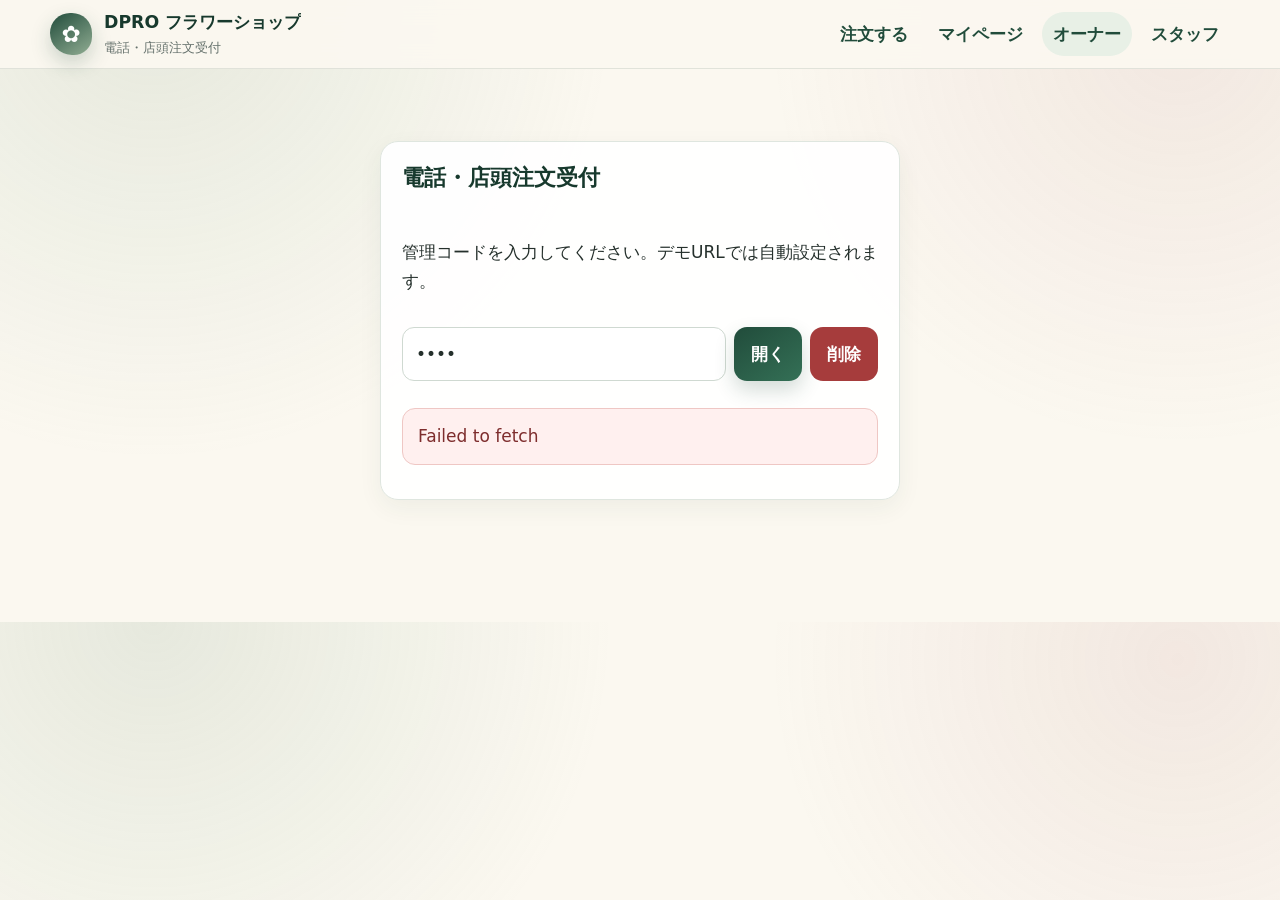
==== counter.html @ d2417914 "Add files via upload" ====
<!doctype html>
<html lang="ja">
<head>
  <meta charset="utf-8">
  <meta name="viewport" content="width=device-width,initial-scale=1,viewport-fit=cover">
  <meta name="theme-color" content="#214c3b">
  <title>電話・店頭注文｜DPRO フラワーショップ</title>
  <link rel="stylesheet" href="common.css?v=FLOWER-15">
</head>
<body>
  <header class="topbar">
    <div class="topbar-inner">
      <div class="brand">
        <div class="brand-mark">✿</div>
        <div>
          <div class="brand-title">DPRO フラワーショップ</div>
          <div class="brand-subtitle">電話・店頭注文受付</div>
        </div>
      </div>
      <nav class="topnav" id="topnav"></nav>
    </div>
  </header>

  <main class="page-shell">
    <section id="adminLock" class="card admin-lock">
      <h2>電話・店頭注文受付</h2>
      <p>管理コードを入力してください。デモURLでは自動設定されます。</p>
      <div class="code-row">
        <input id="adminCode" type="password" inputmode="numeric" placeholder="管理コード">
        <button id="loginButton" class="btn btn-primary">開く</button>
        <button id="clearCodeButton" class="btn btn-danger">削除</button>
      </div>
      <div id="loginAlert" class="hidden"></div>
    </section>

    <section id="counterApp" class="hidden">
      <section class="hero">
        <div class="eyebrow">PHONE / COUNTER ORDER</div>
        <h1>電話・店頭のご注文も、同じ顧客台帳へ。</h1>
        <p>既存顧客を電話番号・氏名・顧客番号から検索し、そのまま注文を登録できます。</p>
        <div class="hero-actions">
          <a class="btn btn-ghost" href="owner.html?demo=1">オーナー管理へ戻る</a>
        </div>
      </section>

      <div id="pageAlert" class="hidden"></div>

      <div class="counter-layout">
        <aside class="counter-sidebar">
          <section class="card">
            <h2>既存顧客検索</h2>
            <div class="field">
              <label for="customerSearch">氏名・電話番号・顧客番号・会社名</label>
              <input id="customerSearch" placeholder="例：09012345678">
            </div>
            <div class="actions">
              <button id="customerSearchButton" class="btn btn-primary">検索</button>
              <button id="newCustomerButton" class="btn btn-secondary">新規顧客</button>
            </div>
            <div id="customerSearchAlert" class="hidden"></div>
            <div id="customerSearchResults" class="customer-search-results"></div>
            <div id="selectedCustomer" class="selected-customer"></div>
          </section>

          <section class="card" style="margin-top:18px">
            <h2>注文内容</h2>
            <div id="counterSummary" class="summary-list"></div>
          </section>
        </aside>

        <section>
          <form id="counterOrderForm" novalidate>
            <article class="card">
              <h2>1. 受付方法・お客様</h2>
              <div class="form-grid">
                <div class="field">
                  <label class="required" for="sourceType">受付方法</label>
                  <select id="sourceType" required>
                    <option value="phone">電話注文</option>
                    <option value="counter">店頭注文</option>
                  </select>
                </div>
                <div class="field">
                  <label for="selectedCustomerNumber">顧客番号</label>
                  <input id="selectedCustomerNumber" readonly placeholder="新規登録">
                </div>
                <div class="field">
                  <label class="required" for="customerName">お名前</label>
                  <input id="customerName" autocomplete="name" required>
                </div>
                <div class="field">
                  <label class="required" for="customerPhone">電話番号</label>
                  <input id="customerPhone" inputmode="tel" autocomplete="tel" required>
                </div>
                <div class="field">
                  <label for="customerEmail">メールアドレス</label>
                  <input id="customerEmail" type="email" autocomplete="email">
                </div>
                <div class="field">
                  <label for="customerCompany">会社名</label>
                  <input id="customerCompany" autocomplete="organization">
                </div>
              </div>
            </article>

            <article class="card" style="margin-top:18px">
              <div class="order-item-head">
                <h2 style="margin:0">2. 商品</h2>
                <button id="addItemButton" type="button" class="btn btn-secondary btn-small">商品を追加</button>
              </div>
              <div id="orderItems" class="order-item-list">
                <div class="loading">商品を読み込んでいます…</div>
              </div>
            </article>

            <article class="card" style="margin-top:18px">
              <h2>3. 用途・受取日時</h2>
              <div class="form-grid">
                <div class="field">
                  <label class="required" for="usageType">用途</label>
                  <select id="usageType" required>
                    <option value="">選択してください</option>
                    <option value="birthday">誕生日</option>
                    <option value="wedding_anniversary">結婚記念日</option>
                    <option value="mother_day">母の日</option>
                    <option value="father_day">父の日</option>
                    <option value="farewell">送別・退職</option>
                    <option value="entrance_graduation">入学・卒業</option>
                    <option value="opening">開店・開業祝い</option>
                    <option value="anniversary">周年祝い</option>
                    <option value="recital_event">発表会・公演</option>
                    <option value="get_well">お見舞い</option>
                    <option value="memorial">お供え・法事</option>
                    <option value="funeral">葬儀・供花</option>
                    <option value="home_use">自宅用</option>
                    <option value="business">法人・ビジネス</option>
                    <option value="other">その他</option>
                  </select>
                </div>
                <div class="field">
                  <label class="required" for="fulfillmentType">受取方法</label>
                  <select id="fulfillmentType" required>
                    <option value="pickup">店頭受取</option>
                    <option value="delivery">店舗配達</option>
                    <option value="shipping_consultation">配送相談</option>
                  </select>
                </div>
                <div class="field" id="dateField">
                  <label class="required" for="requestedDate">希望日</label>
                  <input id="requestedDate" type="date" required>
                </div>
                <div class="field full" id="slotField">
                  <label>希望時間</label>
                  <div id="slotGrid" class="slot-grid">
                    <span class="help">日付を選択してください。</span>
                  </div>
                  <input id="requestedAt" type="hidden">
                </div>
              </div>
            </article>

            <article id="recipientCard" class="card hidden" style="margin-top:18px">
              <h2>4. お届け先</h2>
              <div class="form-grid">
                <div class="field full">
                  <label for="savedAddress">登録済み届け先</label>
                  <select id="savedAddress">
                    <option value="">使用しない・直接入力</option>
                  </select>
                </div>
                <div class="field">
                  <label class="required" for="recipientName">受取人・会社名</label>
                  <input id="recipientName">
                </div>
                <div class="field">
                  <label class="required" for="recipientPhone">受取人電話番号</label>
                  <input id="recipientPhone" inputmode="tel">
                </div>
                <div class="field">
                  <label for="recipientPostalCode">郵便番号</label>
                  <input id="recipientPostalCode" inputmode="numeric">
                </div>
                <div class="field">
                  <label class="required" for="deliveryArea">配達エリア</label>
                  <select id="deliveryArea">
                    <option value="">選択してください</option>
                  </select>
                </div>
                <div class="field">
                  <label for="recipientPrefecture">都道府県</label>
                  <input id="recipientPrefecture" value="福岡県">
                </div>
                <div class="field">
                  <label for="recipientCity">市区町村</label>
                  <input id="recipientCity">
                </div>
                <div class="field full">
                  <label class="required" for="recipientAddress1">番地・建物名</label>
                  <input id="recipientAddress1">
                </div>
                <div class="field">
                  <label for="facilityName">会社・施設名</label>
                  <input id="facilityName">
                </div>
                <div class="field">
                  <label for="venueName">会場名</label>
                  <input id="venueName">
                </div>
                <div class="field full">
                  <label for="deliveryNote">配達時の注意</label>
                  <textarea id="deliveryNote" placeholder="例：到着前に電話、正面入口横へ設置"></textarea>
                </div>
              </div>
            </article>

            <article class="card" style="margin-top:18px">
              <h2>5. メッセージ・備考</h2>
              <div class="form-grid">
                <div class="field full">
                  <label for="messageText">メッセージカード</label>
                  <textarea id="messageText"></textarea>
                </div>
                <div class="field">
                  <label for="senderName">カードのお名前</label>
                  <input id="senderName">
                </div>
                <div class="field full">
                  <label for="customerNote">お客様のご希望</label>
                  <textarea id="customerNote"></textarea>
                </div>
                <div class="field full">
                  <label for="internalNote">店舗内メモ</label>
                  <textarea id="internalNote" placeholder="お客様には表示しない内部メモ"></textarea>
                </div>
              </div>
            </article>

            <article class="card" style="margin-top:18px">
              <div id="formAlert" class="hidden"></div>
              <div class="actions">
                <button id="submitButton" type="submit" class="btn btn-primary">この内容で注文を登録</button>
              </div>
            </article>
          </form>
        </section>
      </div>

      <footer class="footer">
        <div>DPRO フラワーショップ 電話・店頭注文</div>
        <div id="appVersion"></div>
      </footer>
    </section>
  </main>

  <nav class="mobile-bottom-nav" id="mobileNav"></nav>
  <script src="config.js?v=FLOWER-15"></script>
  <script src="common.js?v=FLOWER-15"></script>
  <script src="counter-v15.js"></script>
</body>
</html>
---- common.css ----
:root {
  --ivory: #fbf8f0;
  --paper: #ffffff;
  --forest: #214c3b;
  --forest-2: #17392d;
  --sage: #91ad93;
  --sage-pale: #e8f0e6;
  --rose: #b97878;
  --rose-pale: #f7e8e6;
  --gold: #b28a49;
  --ink: #25302c;
  --muted: #65716c;
  --line: #dfe6df;
  --danger: #a63c3c;
  --warning: #9a641b;
  --success: #2e704f;
  --shadow: 0 12px 34px rgba(30, 63, 48, .10);
  --radius: 18px;
  --radius-sm: 12px;
}

* { box-sizing: border-box; }

html {
  font-size: 17px;
  scroll-behavior: smooth;
}

body {
  margin: 0;
  color: var(--ink);
  background:
    radial-gradient(circle at 12% 0%, rgba(145,173,147,.20), transparent 27rem),
    radial-gradient(circle at 92% 6%, rgba(185,120,120,.13), transparent 24rem),
    var(--ivory);
  font-family: system-ui, -apple-system, BlinkMacSystemFont, "Segoe UI",
    "Hiragino Kaku Gothic ProN", "Yu Gothic", Meiryo, sans-serif;
  line-height: 1.68;
}

button, input, select, textarea {
  font: inherit;
}

button, a {
  -webkit-tap-highlight-color: transparent;
}

a { color: var(--forest); }

.page-shell {
  width: min(1180px, calc(100% - 28px));
  margin: 0 auto;
  padding: 22px 0 72px;
}

.topbar {
  position: sticky;
  top: 0;
  z-index: 50;
  border-bottom: 1px solid rgba(33,76,59,.12);
  background: rgba(251,248,240,.93);
  backdrop-filter: blur(14px);
}

.topbar-inner {
  width: min(1180px, calc(100% - 28px));
  min-height: 68px;
  margin: 0 auto;
  display: flex;
  align-items: center;
  gap: 16px;
  justify-content: space-between;
}

.brand {
  display: flex;
  align-items: center;
  gap: 12px;
  min-width: 0;
}

.brand-mark {
  width: 42px;
  height: 42px;
  border-radius: 50% 50% 45% 55%;
  display: grid;
  place-items: center;
  color: white;
  background: linear-gradient(145deg, var(--forest), var(--sage));
  box-shadow: 0 8px 20px rgba(33,76,59,.22);
  font-size: 1.35rem;
}

.brand-title {
  margin: 0;
  font-size: 1.02rem;
  font-weight: 800;
  color: var(--forest-2);
  white-space: nowrap;
  overflow: hidden;
  text-overflow: ellipsis;
}

.brand-subtitle {
  color: var(--muted);
  font-size: .78rem;
}

.topnav {
  display: flex;
  gap: 8px;
  flex-wrap: wrap;
  justify-content: flex-end;
}

.topnav a {
  color: var(--forest);
  text-decoration: none;
  font-weight: 750;
  padding: 8px 11px;
  border-radius: 999px;
}

.topnav a:hover,
.topnav a.active {
  background: var(--sage-pale);
}

.hero {
  margin: 24px 0 20px;
  padding: clamp(24px, 5vw, 52px);
  border-radius: 28px;
  overflow: hidden;
  position: relative;
  color: white;
  background:
    linear-gradient(118deg, rgba(22,57,44,.96), rgba(55,100,75,.90)),
    radial-gradient(circle at 85% 16%, rgba(255,255,255,.2), transparent 16rem);
  box-shadow: var(--shadow);
}

.hero::after {
  content: "✿";
  position: absolute;
  right: clamp(14px, 4vw, 52px);
  bottom: -34px;
  font-size: clamp(8rem, 24vw, 17rem);
  color: rgba(255,255,255,.075);
  line-height: 1;
}

.hero > * { position: relative; z-index: 1; }

.eyebrow {
  display: inline-flex;
  align-items: center;
  gap: 8px;
  margin-bottom: 9px;
  font-weight: 800;
  letter-spacing: .06em;
  font-size: .78rem;
  color: #dfeee2;
}

.hero h1 {
  margin: 0;
  max-width: 800px;
  font-size: clamp(1.75rem, 5vw, 3rem);
  line-height: 1.28;
}

.hero p {
  max-width: 760px;
  margin: 13px 0 0;
  color: rgba(255,255,255,.88);
}

.hero-actions, .actions {
  display: flex;
  gap: 10px;
  flex-wrap: wrap;
  margin-top: 22px;
}

.grid {
  display: grid;
  gap: 18px;
}

.grid-2 { grid-template-columns: repeat(2, minmax(0, 1fr)); }
.grid-3 { grid-template-columns: repeat(3, minmax(0, 1fr)); }
.grid-4 { grid-template-columns: repeat(4, minmax(0, 1fr)); }

.card {
  background: rgba(255,255,255,.94);
  border: 1px solid var(--line);
  border-radius: var(--radius);
  box-shadow: 0 8px 24px rgba(38,68,54,.06);
  padding: 21px;
}

.card h2, .card h3 {
  color: var(--forest-2);
  line-height: 1.4;
}

.card h2 { font-size: 1.28rem; margin: 0 0 14px; }
.card h3 { font-size: 1.05rem; margin: 0 0 9px; }

.section-title {
  margin: 32px 0 14px;
  color: var(--forest-2);
  font-size: 1.45rem;
  line-height: 1.4;
}

.section-note {
  margin: -7px 0 16px;
  color: var(--muted);
}

.btn {
  appearance: none;
  border: 0;
  border-radius: 13px;
  padding: 12px 17px;
  min-height: 48px;
  cursor: pointer;
  font-weight: 800;
  text-decoration: none;
  display: inline-flex;
  align-items: center;
  justify-content: center;
  gap: 8px;
  transition: transform .15s ease, opacity .15s ease, box-shadow .15s ease;
}

.btn:hover { transform: translateY(-1px); }
.btn:disabled { opacity: .52; cursor: not-allowed; transform: none; }

.btn-primary {
  color: white;
  background: linear-gradient(145deg, var(--forest), #347056);
  box-shadow: 0 9px 20px rgba(33,76,59,.20);
}

.btn-secondary {
  color: var(--forest);
  background: var(--sage-pale);
  border: 1px solid #cfdccd;
}

.btn-rose {
  color: #733d3d;
  background: var(--rose-pale);
  border: 1px solid #edceca;
}

.btn-danger {
  color: white;
  background: var(--danger);
}

.btn-ghost {
  color: var(--forest);
  background: white;
  border: 1px solid var(--line);
}

.btn-small {
  min-height: 38px;
  padding: 7px 12px;
  font-size: .86rem;
}

.form-grid {
  display: grid;
  grid-template-columns: repeat(2, minmax(0, 1fr));
  gap: 15px;
}

.field {
  display: grid;
  gap: 7px;
}

.field.full { grid-column: 1 / -1; }

label {
  font-weight: 800;
  color: var(--forest-2);
  font-size: .91rem;
}

.required::after {
  content: "必須";
  display: inline-block;
  margin-left: 7px;
  color: white;
  background: var(--rose);
  border-radius: 999px;
  padding: 1px 7px;
  font-size: .66rem;
  vertical-align: 2px;
}

input, select, textarea {
  width: 100%;
  border: 1px solid #cfd9d1;
  border-radius: 12px;
  padding: 12px 13px;
  min-height: 48px;
  color: var(--ink);
  background: #fff;
  outline: none;
}

textarea { min-height: 112px; resize: vertical; }

input:focus, select:focus, textarea:focus {
  border-color: var(--sage);
  box-shadow: 0 0 0 4px rgba(145,173,147,.18);
}

.help {
  color: var(--muted);
  font-size: .79rem;
}

.notice, .alert {
  border-radius: 13px;
  padding: 13px 15px;
  margin: 13px 0;
  border: 1px solid;
}

.notice {
  color: #28543e;
  background: #edf7ef;
  border-color: #cee5d4;
}

.alert-error {
  color: #7e2d2d;
  background: #fff0ef;
  border-color: #efc7c4;
}

.alert-warning {
  color: #714b16;
  background: #fff7e8;
  border-color: #ead8b4;
}

.alert-info {
  color: #31596d;
  background: #eef7fb;
  border-color: #c9e0ea;
}

.hidden { display: none !important; }

.product-list {
  display: grid;
  gap: 13px;
}

.product-option {
  display: grid;
  grid-template-columns: auto 1fr auto;
  gap: 13px;
  align-items: center;
  padding: 15px;
  border: 1px solid var(--line);
  border-radius: 15px;
  background: white;
  cursor: pointer;
}

.product-option:has(input:checked) {
  border-color: var(--forest);
  box-shadow: 0 0 0 3px rgba(33,76,59,.10);
  background: #fbfefb;
}

.product-option input {
  width: 22px;
  height: 22px;
  min-height: auto;
  accent-color: var(--forest);
}

.product-name { font-weight: 850; color: var(--forest-2); }
.product-desc { color: var(--muted); font-size: .82rem; }
.price { white-space: nowrap; font-weight: 900; color: var(--forest); }

.slot-grid {
  display: grid;
  grid-template-columns: repeat(auto-fill, minmax(96px, 1fr));
  gap: 9px;
}

.slot {
  min-height: 45px;
  border-radius: 11px;
  border: 1px solid #ced9d0;
  background: white;
  color: var(--forest);
  font-weight: 800;
  cursor: pointer;
}

.slot.selected {
  color: white;
  background: var(--forest);
  border-color: var(--forest);
}

.slot:disabled {
  color: #9da7a1;
  background: #f1f2f1;
  cursor: not-allowed;
}

.summary-list {
  display: grid;
  gap: 9px;
}

.summary-row {
  display: flex;
  justify-content: space-between;
  gap: 18px;
  border-bottom: 1px dashed var(--line);
  padding-bottom: 8px;
}

.summary-row:last-child { border-bottom: 0; }

.stat {
  display: grid;
  gap: 5px;
}

.stat-label { color: var(--muted); font-size: .82rem; }
.stat-value { color: var(--forest-2); font-size: 1.65rem; font-weight: 900; }

.table-wrap {
  overflow-x: auto;
  border: 1px solid var(--line);
  border-radius: 14px;
  background: white;
}

table {
  width: 100%;
  border-collapse: collapse;
  min-width: 760px;
}

th, td {
  padding: 13px 12px;
  text-align: left;
  border-bottom: 1px solid var(--line);
  vertical-align: top;
}

th {
  color: var(--forest-2);
  background: #f3f7f2;
  font-size: .83rem;
  white-space: nowrap;
}

td { font-size: .89rem; }

tr:last-child td { border-bottom: 0; }

.badge {
  display: inline-flex;
  align-items: center;
  border-radius: 999px;
  padding: 4px 9px;
  font-weight: 800;
  font-size: .72rem;
  background: var(--sage-pale);
  color: var(--forest);
  white-space: nowrap;
}

.badge.rose { background: var(--rose-pale); color: #7a4141; }
.badge.gold { background: #fbf1dc; color: #785419; }
.badge.gray { background: #edf0ee; color: #5d6762; }

.toolbar {
  display: flex;
  align-items: end;
  gap: 12px;
  flex-wrap: wrap;
  margin-bottom: 16px;
}

.toolbar .field { min-width: 180px; flex: 1; }
.toolbar .btn { flex: 0 0 auto; }

.admin-lock {
  display: grid;
  gap: 14px;
  max-width: 520px;
  margin: 50px auto;
}

.code-row {
  display: grid;
  grid-template-columns: 1fr auto auto;
  gap: 8px;
}

.order-card {
  display: grid;
  gap: 12px;
}

.order-head {
  display: flex;
  gap: 12px;
  align-items: start;
  justify-content: space-between;
}

.order-number {
  color: var(--forest-2);
  font-size: 1.08rem;
  font-weight: 900;
}

.order-meta {
  color: var(--muted);
  font-size: .82rem;
}

.timeline {
  display: flex;
  align-items: center;
  gap: 0;
  overflow-x: auto;
  padding: 8px 0 4px;
}

.timeline-step {
  min-width: 95px;
  text-align: center;
  color: #87918c;
  font-size: .72rem;
  position: relative;
  padding-top: 24px;
}

.timeline-step::before {
  content: "";
  position: absolute;
  top: 7px;
  left: calc(50% - 6px);
  width: 12px;
  height: 12px;
  border-radius: 50%;
  background: #cbd3ce;
  z-index: 2;
}

.timeline-step::after {
  content: "";
  position: absolute;
  top: 12px;
  left: 50%;
  width: 100%;
  height: 2px;
  background: #d9dfdb;
}

.timeline-step:last-child::after { display: none; }

.timeline-step.done,
.timeline-step.active {
  color: var(--forest);
  font-weight: 800;
}

.timeline-step.done::before,
.timeline-step.active::before {
  background: var(--forest);
}

.timeline-step.done::after { background: var(--forest); }

.loading {
  padding: 28px;
  text-align: center;
  color: var(--muted);
}

.empty {
  padding: 32px 18px;
  text-align: center;
  color: var(--muted);
}

.footer {
  margin-top: 34px;
  text-align: center;
  color: var(--muted);
  font-size: .77rem;
}

.check-list {
  display: grid;
  gap: 9px;
}

.check-item {
  display: flex;
  align-items: center;
  justify-content: space-between;
  gap: 14px;
  padding: 12px 14px;
  border: 1px solid var(--line);
  border-radius: 12px;
  background: white;
}

.check-ok { color: var(--success); font-weight: 900; }
.check-ng { color: var(--danger); font-weight: 900; }
.check-wait { color: var(--muted); font-weight: 800; }

.mobile-bottom-nav { display: none; }

@media (max-width: 860px) {
  html { font-size: 16px; }

  .grid-4, .grid-3 { grid-template-columns: repeat(2, minmax(0, 1fr)); }
  .topnav { display: none; }

  .mobile-bottom-nav {
    position: fixed;
    z-index: 70;
    bottom: 0;
    left: 0;
    right: 0;
    display: grid;
    grid-template-columns: repeat(4, 1fr);
    background: rgba(255,255,255,.96);
    border-top: 1px solid var(--line);
    backdrop-filter: blur(12px);
  }

  .mobile-bottom-nav a {
    padding: 9px 4px 8px;
    color: var(--muted);
    text-decoration: none;
    text-align: center;
    font-size: .67rem;
    font-weight: 750;
  }

  .mobile-bottom-nav span {
    display: block;
    font-size: 1.15rem;
    line-height: 1.1;
  }

  .page-shell { padding-bottom: 90px; }
}

@media (max-width: 640px) {
  .page-shell,
  .topbar-inner {
    width: min(100% - 20px, 1180px);
  }

  .hero {
    margin-top: 13px;
    padding: 25px 20px 29px;
    border-radius: 20px;
  }

  .hero h1 { font-size: 1.72rem; }
  .brand-subtitle { display: none; }
  .grid-2, .grid-3, .grid-4, .form-grid { grid-template-columns: 1fr; }
  .field.full { grid-column: auto; }
  .card { padding: 17px; border-radius: 15px; }
  .product-option { grid-template-columns: auto 1fr; }
  .product-option .price { grid-column: 2; }
  .code-row { grid-template-columns: 1fr auto; }
  .code-row .btn-danger { grid-column: 1 / -1; }
  .toolbar { align-items: stretch; }
  .toolbar .field, .toolbar .btn { flex: 1 1 100%; }
  .order-head { display: grid; }
}


/* ==========================================================
   STEP FLOWER-15: 完成写真・電話/店頭注文
   ========================================================== */

.photo-uploader {
  margin-top: 18px;
  padding-top: 16px;
  border-top: 1px dashed var(--line);
}

.photo-uploader-title {
  margin: 0 0 10px;
  color: var(--forest-2);
  font-weight: 850;
}

.photo-upload-row {
  display: grid;
  grid-template-columns: minmax(0, 1fr) auto;
  gap: 10px;
  align-items: end;
}

.photo-visibility {
  display: flex;
  align-items: center;
  gap: 9px;
  margin: 10px 0 0;
  font-weight: 750;
  color: var(--forest-2);
}

.photo-visibility input {
  width: 21px;
  height: 21px;
  min-height: auto;
  accent-color: var(--forest);
}

.photo-preview-grid {
  display: grid;
  grid-template-columns: repeat(auto-fill, minmax(138px, 1fr));
  gap: 12px;
  margin-top: 14px;
}

.photo-preview {
  overflow: hidden;
  border: 1px solid var(--line);
  border-radius: 14px;
  background: var(--sage-pale);
}

.photo-preview img {
  display: block;
  width: 100%;
  aspect-ratio: 4 / 3;
  object-fit: cover;
  background: #edf2ed;
}

.photo-preview figcaption {
  padding: 8px 10px;
  color: var(--muted);
  font-size: .76rem;
}

.completion-photos {
  margin-top: 17px;
  padding-top: 15px;
  border-top: 1px dashed var(--line);
}

.completion-photos h4 {
  margin: 0 0 10px;
  color: var(--forest-2);
  font-size: .96rem;
}

.counter-layout {
  display: grid;
  grid-template-columns: minmax(280px, .8fr) minmax(0, 1.5fr);
  gap: 18px;
  align-items: start;
}

.counter-sidebar {
  position: sticky;
  top: 88px;
}

.customer-search-results {
  display: grid;
  gap: 10px;
  margin-top: 12px;
  max-height: 480px;
  overflow: auto;
}

.customer-choice {
  width: 100%;
  text-align: left;
  border: 1px solid var(--line);
  border-radius: 14px;
  padding: 13px;
  color: var(--ink);
  background: white;
  cursor: pointer;
}

.customer-choice:hover,
.customer-choice.selected {
  border-color: var(--forest);
  background: #f8fcf8;
  box-shadow: 0 0 0 3px rgba(33,76,59,.09);
}

.customer-choice strong {
  display: block;
  color: var(--forest-2);
}

.customer-choice span {
  display: block;
  color: var(--muted);
  font-size: .8rem;
}

.selected-customer {
  margin-top: 13px;
}

.order-item-list {
  display: grid;
  gap: 13px;
}

.order-item-row {
  border: 1px solid var(--line);
  border-radius: 15px;
  padding: 15px;
  background: #fff;
}

.order-item-head {
  display: flex;
  align-items: center;
  justify-content: space-between;
  gap: 10px;
  margin-bottom: 12px;
}

.order-item-title {
  color: var(--forest-2);
  font-weight: 850;
}

.order-item-grid {
  display: grid;
  grid-template-columns: minmax(190px, 1.3fr) .55fr .7fr;
  gap: 12px;
}

.order-item-grid .wide {
  grid-column: 1 / -1;
}

.inline-result {
  display: flex;
  align-items: center;
  flex-wrap: wrap;
  gap: 9px;
}

.success-panel {
  border: 1px solid #bee0c7;
  background: #eef9f1;
}

@media (max-width: 900px) {
  .counter-layout {
    grid-template-columns: 1fr;
  }

  .counter-sidebar {
    position: static;
  }
}

@media (max-width: 680px) {
  .photo-upload-row,
  .order-item-grid {
    grid-template-columns: 1fr;
  }
}
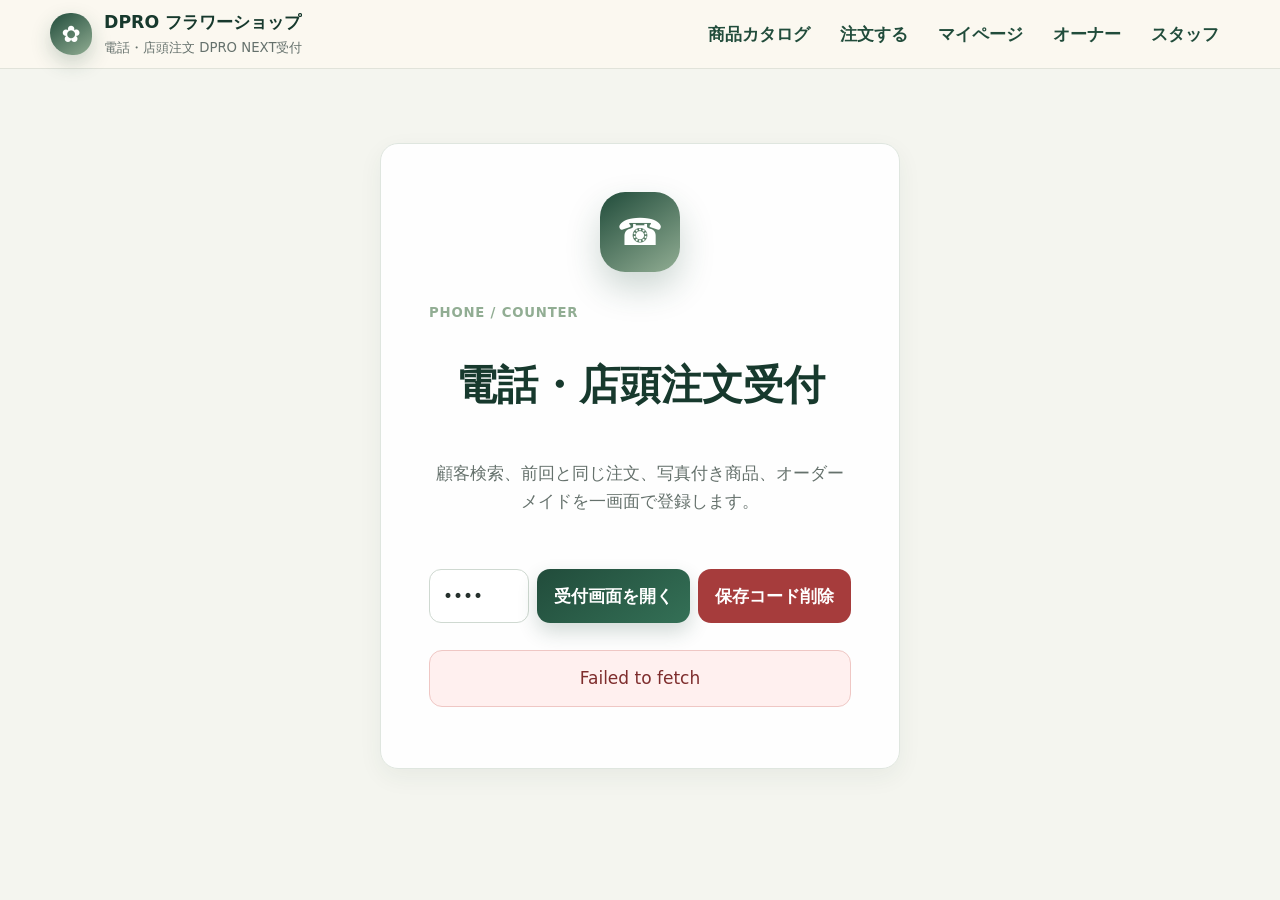
==== commit b2847b5a: "Add files via upload" ====
--- a/counter.html
+++ b/counter.html
@@ -3,75 +3,118 @@
 <head>
   <meta charset="utf-8">
   <meta name="viewport" content="width=device-width,initial-scale=1,viewport-fit=cover">
-  <meta name="theme-color" content="#214c3b">
+  <meta name="theme-color" content="#17392d">
+  <meta name="description" content="電話・店頭注文を顧客検索、写真付き商品、オーダーメイド、配達先まで一元登録するDPROフラワーショップ受付画面です。">
   <title>電話・店頭注文｜DPRO フラワーショップ</title>
   <link rel="stylesheet" href="common.css?v=FLOWER-15">
+  <link rel="stylesheet" href="counter-next.css?v=FLOWER-NEXT-8">
 </head>
-<body>
-  <header class="topbar">
+<body class="counter-next-body">
+  <header class="topbar counter-topbar">
     <div class="topbar-inner">
       <div class="brand">
         <div class="brand-mark">✿</div>
         <div>
           <div class="brand-title">DPRO フラワーショップ</div>
-          <div class="brand-subtitle">電話・店頭注文受付</div>
+          <div class="brand-subtitle">電話・店頭注文 DPRO NEXT受付</div>
         </div>
       </div>
-      <nav class="topnav" id="topnav"></nav>
+      <nav class="topnav" id="topnav" aria-label="メインメニュー"></nav>
     </div>
   </header>
 
-  <main class="page-shell">
-    <section id="adminLock" class="card admin-lock">
-      <h2>電話・店頭注文受付</h2>
-      <p>管理コードを入力してください。デモURLでは自動設定されます。</p>
-      <div class="code-row">
-        <input id="adminCode" type="password" inputmode="numeric" placeholder="管理コード">
-        <button id="loginButton" class="btn btn-primary">開く</button>
-        <button id="clearCodeButton" class="btn btn-danger">削除</button>
-      </div>
-      <div id="loginAlert" class="hidden"></div>
+  <main class="page-shell counter-page-shell">
+    <section id="adminLock" class="counter-login-shell">
+      <article class="card admin-lock counter-login-card">
+        <div class="counter-login-mark">☎️</div>
+        <div class="eyebrow counter-dark-eyebrow">PHONE / COUNTER</div>
+        <h1>電話・店頭注文受付</h1>
+        <p>顧客検索、前回と同じ注文、写真付き商品、オーダーメイドを一画面で登録します。</p>
+        <div class="code-row counter-login-code-row">
+          <input id="adminCode" type="password" inputmode="numeric" autocomplete="current-password" placeholder="管理コード" aria-label="管理コード">
+          <button id="loginButton" type="button" class="btn btn-primary">受付画面を開く</button>
+          <button id="clearCodeButton" type="button" class="btn btn-danger">保存コード削除</button>
+        </div>
+        <div id="loginAlert" class="hidden" role="alert"></div>
+      </article>
     </section>
 
     <section id="counterApp" class="hidden">
-      <section class="hero">
-        <div class="eyebrow">PHONE / COUNTER ORDER</div>
-        <h1>電話・店頭のご注文も、同じ顧客台帳へ。</h1>
-        <p>既存顧客を電話番号・氏名・顧客番号から検索し、そのまま注文を登録できます。</p>
+      <section class="hero counter-hero">
+        <div class="eyebrow">DPRO NEXT COUNTER ORDER</div>
+        <h1>お客様を見つけて、前回より早く受付。</h1>
+        <p>電話番号・氏名・顧客番号から検索し、過去注文や登録済み届け先をそのまま利用できます。</p>
         <div class="hero-actions">
-          <a class="btn btn-ghost" href="owner.html?demo=1">オーナー管理へ戻る</a>
+          <a class="btn btn-ghost" href="owner-ipad.html?demo=1">iPad受付</a>
+          <a class="btn btn-ghost" href="owner.html?demo=1#orders">オーナー注文管理</a>
+          <button id="logoutButton" type="button" class="btn btn-rose">受付画面を閉じる</button>
         </div>
       </section>
 
-      <div id="pageAlert" class="hidden"></div>
-
-      <div class="counter-layout">
-        <aside class="counter-sidebar">
-          <section class="card">
-            <h2>既存顧客検索</h2>
+      <div id="pageAlert" class="hidden counter-page-alert" role="alert"></div>
+
+      <div class="counter-next-layout">
+        <aside class="counter-customer-column">
+          <section class="card counter-search-card">
+            <div class="counter-section-heading">
+              <div>
+                <div class="eyebrow counter-dark-eyebrow">CUSTOMER</div>
+                <h2>お客様を検索</h2>
+              </div>
+              <button id="newCustomerButton" type="button" class="btn btn-secondary btn-small">新規顧客</button>
+            </div>
+
             <div class="field">
               <label for="customerSearch">氏名・電話番号・顧客番号・会社名</label>
-              <input id="customerSearch" placeholder="例：09012345678">
-            </div>
-            <div class="actions">
-              <button id="customerSearchButton" class="btn btn-primary">検索</button>
-              <button id="newCustomerButton" class="btn btn-secondary">新規顧客</button>
-            </div>
-            <div id="customerSearchAlert" class="hidden"></div>
-            <div id="customerSearchResults" class="customer-search-results"></div>
-            <div id="selectedCustomer" class="selected-customer"></div>
+              <div class="counter-search-row">
+                <input id="customerSearch" type="search" placeholder="例：09012345678">
+                <button id="customerSearchButton" type="button" class="btn btn-primary">検索</button>
+              </div>
+            </div>
+            <div id="customerSearchAlert" class="hidden" role="alert"></div>
+            <div id="customerSearchResults" class="counter-customer-results"></div>
           </section>
 
-          <section class="card" style="margin-top:18px">
-            <h2>注文内容</h2>
+          <section id="selectedCustomerCard" class="card counter-selected-card">
+            <div id="selectedCustomer">
+              <div class="counter-empty-small">新しいお客様として受付します。</div>
+            </div>
+          </section>
+
+          <section id="recentOrdersCard" class="card counter-recent-card hidden">
+            <div class="counter-section-heading">
+              <div>
+                <div class="eyebrow counter-dark-eyebrow">ORDER HISTORY</div>
+                <h2>最近の注文</h2>
+              </div>
+            </div>
+            <div id="recentOrders" class="counter-recent-orders"></div>
+          </section>
+
+          <section class="card counter-summary-card">
+            <div class="counter-section-heading">
+              <div>
+                <div class="eyebrow counter-dark-eyebrow">SUMMARY</div>
+                <h2>注文内容</h2>
+              </div>
+            </div>
             <div id="counterSummary" class="summary-list"></div>
+            <div id="formAlert" class="hidden" role="alert"></div>
+            <button id="submitButton" type="submit" form="counterOrderForm" class="btn btn-primary counter-submit-button">この内容で注文を登録</button>
           </section>
         </aside>
 
-        <section>
+        <section class="counter-form-column">
           <form id="counterOrderForm" novalidate>
-            <article class="card">
-              <h2>1. 受付方法・お客様</h2>
+            <article class="card counter-step-card">
+              <div class="counter-step-head">
+                <span>1</span>
+                <div>
+                  <h2>受付方法・お客様情報</h2>
+                  <p>既存顧客を選ぶと自動入力されます。</p>
+                </div>
+              </div>
+
               <div class="form-grid">
                 <div class="field">
                   <label class="required" for="sourceType">受付方法</label>
@@ -103,18 +146,61 @@
               </div>
             </article>
 
-            <article class="card" style="margin-top:18px">
-              <div class="order-item-head">
-                <h2 style="margin:0">2. 商品</h2>
-                <button id="addItemButton" type="button" class="btn btn-secondary btn-small">商品を追加</button>
-              </div>
-              <div id="orderItems" class="order-item-list">
+            <article class="card counter-step-card">
+              <div class="counter-step-head">
+                <span>2</span>
+                <div>
+                  <h2>注文方法・商品</h2>
+                  <p>写真付き商品から選ぶか、用途と予算からオーダーメイドで受付します。</p>
+                </div>
+              </div>
+
+              <div class="counter-mode-grid">
+                <button type="button" class="counter-mode-button active" data-order-mode="catalog">
+                  <span>🌷</span>
+                  <strong>カタログ商品</strong>
+                  <small>写真・価格から選択</small>
+                </button>
+                <button type="button" class="counter-mode-button" data-order-mode="custom">
+                  <span>🎨</span>
+                  <strong>オーダーメイド</strong>
+                  <small>用途・予算から制作</small>
+                </button>
+              </div>
+
+              <div class="counter-product-toolbar">
+                <div class="field">
+                  <label for="productSearch">商品検索</label>
+                  <input id="productSearch" type="search" placeholder="商品名・カテゴリ">
+                </div>
+                <label class="counter-inline-check">
+                  <input id="showFeaturedOnly" type="checkbox">
+                  <span>おすすめのみ</span>
+                </label>
+              </div>
+
+              <div id="productCatalog" class="counter-product-grid">
                 <div class="loading">商品を読み込んでいます…</div>
               </div>
-            </article>
-
-            <article class="card" style="margin-top:18px">
-              <h2>3. 用途・受取日時</h2>
+
+              <div class="counter-selected-items-head">
+                <h3>選択中の商品</h3>
+                <button id="clearItemsButton" type="button" class="btn btn-secondary btn-small">商品をクリア</button>
+              </div>
+              <div id="orderItems" class="counter-item-list">
+                <div class="counter-empty-small">商品を選択してください。</div>
+              </div>
+            </article>
+
+            <article class="card counter-step-card">
+              <div class="counter-step-head">
+                <span>3</span>
+                <div>
+                  <h2>用途・受取日時</h2>
+                  <p>制作受付上限と商品準備時間を反映した空き枠を表示します。</p>
+                </div>
+              </div>
+
               <div class="form-grid">
                 <div class="field">
                   <label class="required" for="usageType">用途</label>
@@ -159,8 +245,15 @@
               </div>
             </article>
 
-            <article id="recipientCard" class="card hidden" style="margin-top:18px">
-              <h2>4. お届け先</h2>
+            <article id="recipientCard" class="card counter-step-card hidden">
+              <div class="counter-step-head">
+                <span>4</span>
+                <div>
+                  <h2>お届け先</h2>
+                  <p>登録済み届け先を選ぶと、住所と注意事項を自動入力します。</p>
+                </div>
+              </div>
+
               <div class="form-grid">
                 <div class="field full">
                   <label for="savedAddress">登録済み届け先</label>
@@ -213,12 +306,19 @@
               </div>
             </article>
 
-            <article class="card" style="margin-top:18px">
-              <h2>5. メッセージ・備考</h2>
+            <article class="card counter-step-card">
+              <div class="counter-step-head">
+                <span id="messageStepNumber">4</span>
+                <div>
+                  <h2>メッセージ・店舗メモ</h2>
+                  <p>お客様へ見せる内容と、店舗内だけの注意を分けて登録します。</p>
+                </div>
+              </div>
+
               <div class="form-grid">
                 <div class="field full">
                   <label for="messageText">メッセージカード</label>
-                  <textarea id="messageText"></textarea>
+                  <textarea id="messageText" placeholder="例：お誕生日おめでとう。いつもありがとう。"></textarea>
                 </div>
                 <div class="field">
                   <label for="senderName">カードのお名前</label>
@@ -232,29 +332,23 @@
                   <label for="internalNote">店舗内メモ</label>
                   <textarea id="internalNote" placeholder="お客様には表示しない内部メモ"></textarea>
                 </div>
-              </div>
-            </article>
-
-            <article class="card" style="margin-top:18px">
-              <div id="formAlert" class="hidden"></div>
-              <div class="actions">
-                <button id="submitButton" type="submit" class="btn btn-primary">この内容で注文を登録</button>
               </div>
             </article>
           </form>
         </section>
       </div>
 
-      <footer class="footer">
-        <div>DPRO フラワーショップ 電話・店頭注文</div>
+      <footer class="footer counter-footer">
+        <div>DPRO フラワーショップ 電話・店頭注文 DPRO NEXT</div>
         <div id="appVersion"></div>
       </footer>
     </section>
   </main>
 
   <nav class="mobile-bottom-nav" id="mobileNav"></nav>
+
   <script src="config.js?v=FLOWER-15"></script>
   <script src="common.js?v=FLOWER-15"></script>
-  <script src="counter-v15.js"></script>
+  <script src="counter-next.js?v=FLOWER-NEXT-8"></script>
 </body>
 </html>
--- a/counter-next.css
+++ b/counter-next.css
@@ -0,0 +1,574 @@
+/* ==========================================================
+   DPRO FLOWER NEXT-8
+   電話・店頭注文 DPRO NEXT受付
+   ========================================================== */
+
+.counter-next-body { min-width: 320px; background: #f4f5ef; }
+.counter-page-shell { max-width: 1480px; }
+.counter-dark-eyebrow { color: var(--sage); }
+
+.counter-login-shell {
+  min-height: calc(100vh - 170px);
+  display: grid;
+  place-items: center;
+}
+
+.counter-login-card {
+  width: min(680px, 100%);
+  padding: clamp(26px, 6vw, 48px);
+  text-align: center;
+}
+
+.counter-login-card h1 {
+  margin: 4px 0 8px;
+  color: var(--forest-2);
+  font-size: clamp(1.7rem, 5vw, 2.4rem);
+}
+
+.counter-login-card p { color: var(--muted); }
+
+.counter-login-mark {
+  width: 80px;
+  height: 80px;
+  display: grid;
+  place-items: center;
+  margin: 0 auto 16px;
+  border-radius: 25px;
+  color: white;
+  background: linear-gradient(145deg, var(--forest), var(--sage));
+  box-shadow: 0 16px 34px rgba(33,76,59,.22);
+  font-size: 2.2rem;
+}
+
+.counter-login-code-row {
+  grid-template-columns: minmax(0, 1fr) auto auto;
+  margin-top: 22px;
+}
+
+.counter-hero {
+  background:
+    linear-gradient(118deg, rgba(22,57,44,.96), rgba(78,116,85,.90)),
+    radial-gradient(circle at 84% 16%, rgba(247,232,230,.30), transparent 17rem);
+}
+
+.counter-page-alert {
+  position: sticky;
+  top: 8px;
+  z-index: 55;
+  box-shadow: 0 10px 30px rgba(30,63,48,.12);
+}
+
+.counter-next-layout {
+  display: grid;
+  grid-template-columns: 390px minmax(0, 1fr);
+  gap: 18px;
+  margin-top: 18px;
+  align-items: start;
+}
+
+.counter-customer-column {
+  position: sticky;
+  top: 12px;
+  display: grid;
+  gap: 14px;
+}
+
+.counter-section-heading {
+  display: flex;
+  align-items: start;
+  justify-content: space-between;
+  gap: 12px;
+  margin-bottom: 13px;
+}
+
+.counter-section-heading h2 {
+  margin: 0;
+  color: var(--forest-2);
+  font-size: 1.1rem;
+}
+
+.counter-search-row {
+  display: grid;
+  grid-template-columns: minmax(0, 1fr) auto;
+  gap: 8px;
+}
+
+.counter-customer-results,
+.counter-recent-orders {
+  display: grid;
+  gap: 8px;
+  margin-top: 11px;
+  max-height: 320px;
+  overflow: auto;
+}
+
+.counter-customer-choice {
+  width: 100%;
+  padding: 12px;
+  border: 1px solid var(--line);
+  border-radius: 12px;
+  color: var(--ink);
+  background: #f9fbf8;
+  text-align: left;
+  cursor: pointer;
+}
+
+.counter-customer-choice:hover,
+.counter-customer-choice.active {
+  border-color: var(--forest);
+  background: #eef6ed;
+}
+
+.counter-customer-choice strong,
+.counter-customer-choice span {
+  display: block;
+}
+
+.counter-customer-choice strong { color: var(--forest-2); }
+.counter-customer-choice span { color: var(--muted); font-size: .72rem; }
+
+.counter-selected-profile {
+  display: grid;
+  gap: 8px;
+}
+
+.counter-selected-name {
+  color: var(--forest-2);
+  font-size: 1.15rem;
+  font-weight: 900;
+}
+
+.counter-selected-meta {
+  color: var(--muted);
+  font-size: .78rem;
+  line-height: 1.55;
+}
+
+.counter-customer-stats {
+  display: grid;
+  grid-template-columns: repeat(2, 1fr);
+  gap: 8px;
+}
+
+.counter-customer-stat {
+  padding: 9px;
+  border-radius: 11px;
+  background: #f5f8f4;
+  text-align: center;
+}
+
+.counter-customer-stat span,
+.counter-customer-stat strong {
+  display: block;
+}
+
+.counter-customer-stat span { color: var(--muted); font-size: .65rem; }
+.counter-customer-stat strong { color: var(--forest-2); font-size: .95rem; }
+
+.counter-recent-order {
+  padding: 10px;
+  border: 1px solid var(--line);
+  border-radius: 11px;
+  background: #f9fbf8;
+}
+
+.counter-recent-order-head {
+  display: flex;
+  justify-content: space-between;
+  gap: 8px;
+  margin-bottom: 6px;
+}
+
+.counter-recent-order strong { color: var(--forest-2); }
+.counter-recent-order .help { margin-bottom: 7px; }
+
+.counter-summary-card {
+  box-shadow: 0 14px 34px rgba(33,76,59,.12);
+}
+
+.counter-submit-button {
+  width: 100%;
+  min-height: 58px;
+  margin-top: 14px;
+  font-size: 1rem;
+}
+
+.counter-form-column {
+  min-width: 0;
+}
+
+.counter-step-card {
+  margin-bottom: 16px;
+}
+
+.counter-step-head {
+  display: flex;
+  align-items: flex-start;
+  gap: 12px;
+  margin-bottom: 16px;
+}
+
+.counter-step-head > span {
+  flex: 0 0 auto;
+  width: 38px;
+  height: 38px;
+  display: grid;
+  place-items: center;
+  border-radius: 50%;
+  color: white;
+  background: var(--forest);
+  font-weight: 900;
+}
+
+.counter-step-head h2 {
+  margin: 0;
+  color: var(--forest-2);
+  font-size: 1.15rem;
+}
+
+.counter-step-head p {
+  margin: 3px 0 0;
+  color: var(--muted);
+  font-size: .8rem;
+}
+
+.counter-mode-grid {
+  display: grid;
+  grid-template-columns: repeat(2, minmax(0, 1fr));
+  gap: 12px;
+  margin-bottom: 15px;
+}
+
+.counter-mode-button {
+  min-height: 88px;
+  display: grid;
+  grid-template-columns: auto minmax(0, 1fr);
+  gap: 4px 12px;
+  align-items: center;
+  padding: 14px;
+  border: 2px solid var(--line);
+  border-radius: 15px;
+  color: var(--ink);
+  background: white;
+  text-align: left;
+  cursor: pointer;
+}
+
+.counter-mode-button > span {
+  grid-row: 1 / 3;
+  font-size: 1.8rem;
+}
+
+.counter-mode-button strong { color: var(--forest-2); }
+.counter-mode-button small { color: var(--muted); }
+
+.counter-mode-button.active {
+  border-color: var(--forest);
+  background: #f1f8ef;
+  box-shadow: 0 0 0 4px rgba(33,76,59,.08);
+}
+
+.counter-product-toolbar {
+  display: flex;
+  align-items: end;
+  gap: 10px;
+  margin-bottom: 12px;
+}
+
+.counter-product-toolbar .field {
+  flex: 1;
+}
+
+.counter-inline-check {
+  min-height: 48px;
+  display: flex;
+  align-items: center;
+  gap: 8px;
+  padding: 9px 12px;
+  border: 1px solid var(--line);
+  border-radius: 12px;
+  background: white;
+  font-weight: 750;
+}
+
+.counter-inline-check input {
+  width: 20px;
+  height: 20px;
+  min-height: auto;
+  accent-color: var(--forest);
+}
+
+.counter-product-grid {
+  display: grid;
+  grid-template-columns: repeat(4, minmax(180px, 1fr));
+  gap: 10px;
+  max-height: 520px;
+  overflow: auto;
+  padding: 2px;
+}
+
+.counter-product-card {
+  overflow: hidden;
+  border: 1px solid var(--line);
+  border-radius: 14px;
+  background: white;
+}
+
+.counter-product-card.is-disabled {
+  opacity: .58;
+}
+
+.counter-product-photo {
+  width: 100%;
+  aspect-ratio: 4 / 3;
+  display: grid;
+  place-items: center;
+  object-fit: cover;
+  color: var(--forest);
+  background: linear-gradient(145deg, var(--sage-pale), var(--rose-pale));
+  font-size: 1.9rem;
+}
+
+.counter-product-body {
+  padding: 11px;
+}
+
+.counter-product-category {
+  color: var(--rose);
+  font-size: .65rem;
+  font-weight: 850;
+}
+
+.counter-product-body h3 {
+  min-height: 2.7em;
+  margin: 3px 0 5px;
+  color: var(--forest-2);
+  font-size: .88rem;
+  line-height: 1.35;
+}
+
+.counter-product-price {
+  color: var(--forest);
+  font-weight: 900;
+}
+
+.counter-product-body .btn {
+  width: 100%;
+  margin-top: 8px;
+}
+
+.counter-selected-items-head {
+  display: flex;
+  align-items: center;
+  justify-content: space-between;
+  gap: 10px;
+  margin: 18px 0 10px;
+}
+
+.counter-selected-items-head h3 {
+  margin: 0;
+  color: var(--forest-2);
+}
+
+.counter-item-list {
+  display: grid;
+  gap: 11px;
+}
+
+.counter-item-card {
+  border: 1px solid #cdd9cf;
+  border-radius: 15px;
+  background: #f9fbf8;
+}
+
+.counter-item-head {
+  display: grid;
+  grid-template-columns: 86px minmax(0, 1fr) auto;
+  gap: 12px;
+  align-items: center;
+  padding: 11px;
+  border-bottom: 1px solid var(--line);
+}
+
+.counter-item-photo {
+  width: 86px;
+  height: 72px;
+  display: grid;
+  place-items: center;
+  object-fit: cover;
+  border-radius: 10px;
+  background: var(--sage-pale);
+  font-size: 1.5rem;
+}
+
+.counter-item-head h4 {
+  margin: 0 0 4px;
+  color: var(--forest-2);
+}
+
+.counter-item-head .help { margin: 0; }
+
+.counter-item-body {
+  padding: 12px;
+}
+
+.counter-item-fields {
+  display: grid;
+  grid-template-columns: repeat(4, minmax(130px, 1fr));
+  gap: 9px;
+}
+
+.counter-item-fields .wide {
+  grid-column: span 2;
+}
+
+.counter-custom-fields {
+  display: none;
+  grid-template-columns: repeat(2, minmax(0, 1fr));
+  gap: 9px;
+  margin-top: 9px;
+  padding-top: 9px;
+  border-top: 1px dashed var(--line);
+}
+
+.counter-item-card.custom .counter-custom-fields {
+  display: grid;
+}
+
+.counter-empty-small {
+  padding: 18px 12px;
+  color: var(--muted);
+  text-align: center;
+}
+
+.counter-footer {
+  padding-bottom: 82px;
+}
+
+@media (max-width: 1180px) {
+  .counter-next-layout {
+    grid-template-columns: 340px minmax(0, 1fr);
+  }
+
+  .counter-product-grid {
+    grid-template-columns: repeat(3, minmax(170px, 1fr));
+  }
+
+  .counter-item-fields {
+    grid-template-columns: repeat(2, minmax(130px, 1fr));
+  }
+}
+
+@media (max-width: 900px) {
+  .counter-next-layout {
+    grid-template-columns: 1fr;
+  }
+
+  .counter-customer-column {
+    position: static;
+  }
+
+  .counter-summary-card {
+    position: sticky;
+    bottom: 10px;
+    z-index: 45;
+    order: 99;
+  }
+}
+
+@media (max-width: 680px) {
+  .counter-topbar { display: none; }
+
+  .counter-page-shell {
+    padding: 9px 9px 90px;
+  }
+
+  .counter-login-shell {
+    min-height: calc(100vh - 20px);
+  }
+
+  .counter-login-code-row {
+    grid-template-columns: 1fr;
+  }
+
+  .counter-hero {
+    margin-top: 0;
+    padding: 22px 17px;
+  }
+
+  .counter-search-row,
+  .counter-product-toolbar {
+    grid-template-columns: 1fr;
+    flex-direction: column;
+    align-items: stretch;
+  }
+
+  .counter-mode-grid {
+    grid-template-columns: 1fr;
+  }
+
+  .counter-product-grid {
+    grid-template-columns: repeat(2, minmax(140px, 1fr));
+    max-height: none;
+  }
+
+  .counter-item-head {
+    grid-template-columns: 68px minmax(0, 1fr);
+  }
+
+  .counter-item-head > .btn {
+    grid-column: 1 / -1;
+  }
+
+  .counter-item-photo {
+    width: 68px;
+    height: 62px;
+  }
+
+  .counter-item-fields,
+  .counter-custom-fields {
+    grid-template-columns: 1fr;
+  }
+
+  .counter-item-fields .wide {
+    grid-column: auto;
+  }
+
+  .counter-summary-card {
+    position: static;
+  }
+}
+
+
+.counter-date-control {
+  position: relative;
+  width: 100%;
+}
+
+.counter-date-control input[type="date"] {
+  width: 100%;
+  color: transparent;
+  caret-color: transparent;
+}
+
+.counter-date-control input[type="date"]::-webkit-datetime-edit,
+.counter-date-control input[type="date"]::-webkit-datetime-edit-fields-wrapper,
+.counter-date-control input[type="date"]::-webkit-datetime-edit-text,
+.counter-date-control input[type="date"]::-webkit-datetime-edit-month-field,
+.counter-date-control input[type="date"]::-webkit-datetime-edit-day-field,
+.counter-date-control input[type="date"]::-webkit-datetime-edit-year-field {
+  color: transparent;
+}
+
+.counter-date-readable {
+  position: absolute;
+  left: 14px;
+  right: 46px;
+  top: 50%;
+  transform: translateY(-50%);
+  pointer-events: none;
+  color: var(--ink);
+  font-size: .94rem;
+  font-weight: 700;
+  white-space: nowrap;
+}
